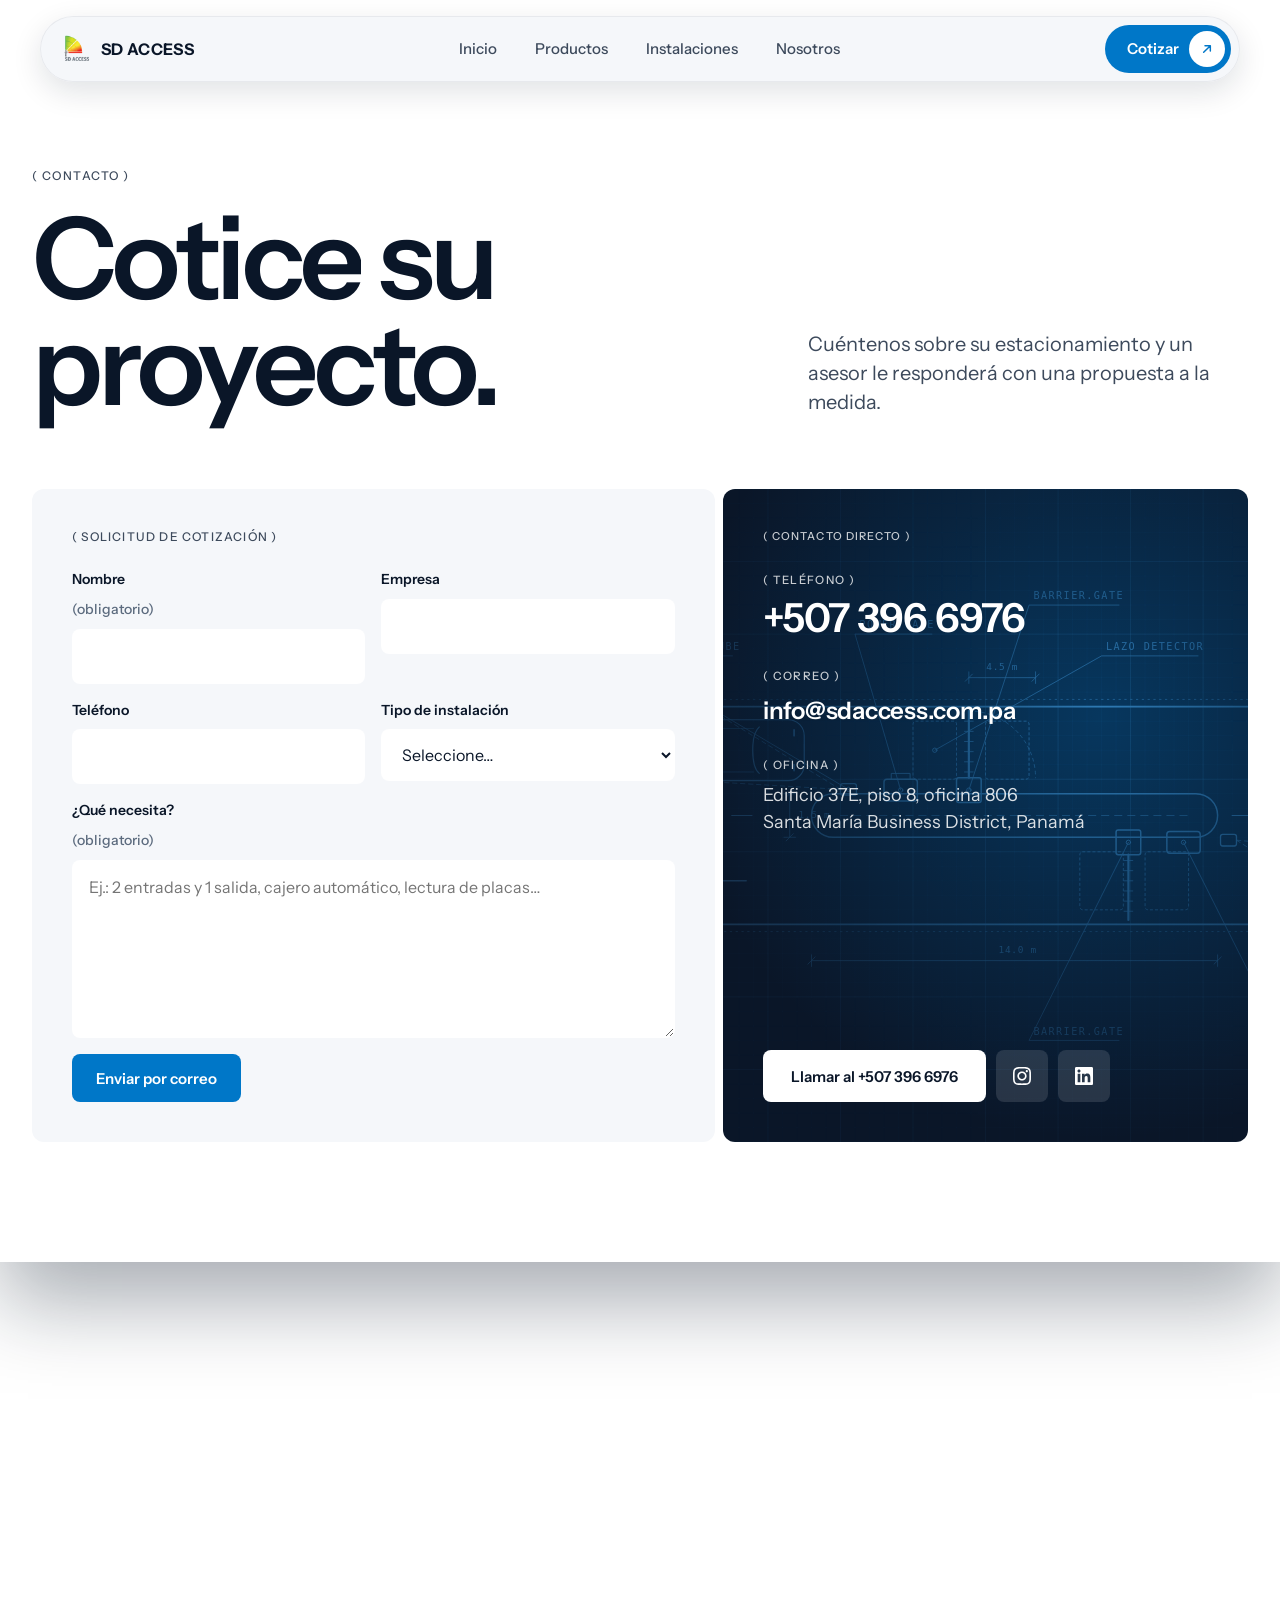
==== contacto.html @ ce486dcc "Initial marketing site extracted from SDAccessWebPage (without support portal)" ====
<!doctype html>
<html lang="es">
<head>
  <meta charset="utf-8">
  <meta name="viewport" content="width=device-width, initial-scale=1">
  <title>Contacto — SD ACCESS</title>
  <meta name="description" content="Cotice su proyecto de estacionamiento con SD ACCESS, partner SKIDATA en Panamá.">
  <meta property="og:type" content="website">
  <meta property="og:title" content="Contacto — SD ACCESS">
  <meta property="og:description" content="Cotice su proyecto de estacionamiento con SD ACCESS, partner SKIDATA en Panamá.">
  <meta property="og:image" content="img/web/Banner-hero.webp">
  <link rel="icon" type="image/png" href="img/favicon.png">
  <link rel="apple-touch-icon" href="img/apple-touch-icon.png">
  <script>document.documentElement.classList.add('js');</script>
  <link rel="preconnect" href="https://fonts.googleapis.com">
  <link rel="preconnect" href="https://fonts.gstatic.com" crossorigin>
  <link rel="stylesheet" href="https://fonts.googleapis.com/css2?family=Instrument+Sans:wght@400;500;600;700&amp;display=swap">
  <link rel="stylesheet" href="css/normalize.css">
  <link rel="stylesheet" href="css/editorial.css">
</head>
<body class="ed" id="top">
  <a href="#contenido" class="ed-skip">Saltar al contenido</a>

  <header class="ed-header">
    <div class="ed-header__inner fade-in" style="--d: 0.5s">
      <div class="ed-bar">
        <a href="index.html" class="ed-logo"><img src="img/web/Logo_SD_Access-400.png" width="32" height="32" alt=""><span>SD ACCESS</span></a>
        <nav class="ed-nav" id="site-nav" aria-label="Principal">
          <a href="index.html">Inicio</a>
          <a href="productos.html">Productos</a>
          <a href="instalaciones.html">Instalaciones</a>
          <a href="nosotros.html">Nosotros</a>
        </nav>
        <a href="contacto.html" class="ed-cta">Cotizar<span class="ed-cta__icon"><svg viewBox="0 0 24 24" fill="none" stroke="currentColor" stroke-width="2.2" stroke-linecap="round" stroke-linejoin="round" aria-hidden="true"><path d="M7 17L17 7M9 7h8v8"/></svg></span></a>
        <button type="button" class="ed-toggle" aria-label="Menú" aria-expanded="false" aria-controls="site-nav"><svg viewBox="0 0 24 24" fill="none" stroke="currentColor" stroke-width="2" stroke-linecap="round" aria-hidden="true"><path d="M4 7h16M4 12h16M4 17h16"/></svg></button>
      </div>
    </div>
  </header>

  <div class="ed-curtain">
    <main id="contenido">
      <section class="ed-page-hero">
        <p class="ed-eyebrow fade-in" style="--d: 0.1s">Contacto</p>
        <div class="ed-page-hero__row">
          <h1><span class="ed-hl"><span class="w hw" style="--i: 0"><span>Cotice</span></span> <span class="w hw" style="--i: 1"><span>su</span></span></span> <span class="ed-hl"><span class="w hw" style="--i: 2"><span>proyecto.</span></span></span></h1>
          <p class="ed-page-hero__lead fade-in" style="--d: 0.55s">Cuéntenos sobre su estacionamiento y un asesor le responderá con una propuesta a la medida.</p>
        </div>
      </section>
      <section class="ed-contact" aria-label="Formulario y datos de contacto">
        <form class="ed-form fade-in" id="cotizacion-form" novalidate style="--d: 0.6s">
          <p class="ed-eyebrow">Solicitud de cotización</p>
          <div class="ed-form__row">
            <label class="ed-field" for="f-nombre">Nombre <em>(obligatorio)</em><input type="text" id="f-nombre" name="nombre" required aria-required="true" autocomplete="name"></label>
            <label class="ed-field" for="f-empresa">Empresa<input type="text" id="f-empresa" name="empresa" autocomplete="organization"></label>
          </div>
          <div class="ed-form__row">
            <label class="ed-field" for="f-telefono">Teléfono<input type="tel" id="f-telefono" name="telefono" autocomplete="tel"></label>
            <label class="ed-field" for="f-tipo">Tipo de instalación
              <select id="f-tipo" name="tipo">
                <option value="">Seleccione…</option>
                <option>Mall / centro comercial</option>
                <option>Aeropuerto</option>
                <option>Oficinas</option>
                <option>Residencial / PH</option>
                <option>Plaza comercial</option>
                <option>Hospital u hotel</option>
                <option>Otro</option>
              </select>
            </label>
          </div>
          <label class="ed-field" for="f-mensaje">¿Qué necesita? <em>(obligatorio)</em><textarea id="f-mensaje" name="mensaje" rows="6" required aria-required="true" placeholder="Ej.: 2 entradas y 1 salida, cajero automático, lectura de placas…"></textarea></label>
          <p class="ed-form__error" id="cotizacion-error" role="alert" hidden>Complete su nombre y lo que necesita.</p>
          <div class="ed-form__actions">
            <button type="submit" class="ed-btn ed-btn--primary js-cotizacion-submit">Enviar por correo</button>
            <a href="#" class="ed-form__alt js-cotizacion-mail" hidden>o envíela por correo</a>
          </div>
        </form>

        <aside class="ed-dark ed-aside fade-in" data-spot style="--d: 0.8s" aria-label="Contacto directo">
          <div class="ed-dark__glow" aria-hidden="true"></div>
          <div>
            <p class="ed-eyebrow">Contacto directo</p>
            <div class="ed-aside__list">
              <div class="ed-aside__item"><p class="ed-eyebrow">Teléfono</p><a href="tel:+5073966976" class="ed-aside__phone tint">+507 396 6976</a></div>
              <div class="ed-aside__item js-whatsapp-item" hidden><p class="ed-eyebrow">WhatsApp</p><a href="#" class="ed-aside__mail js-whatsapp-link" target="_blank" rel="noopener">Escríbanos</a></div>
              <div class="ed-aside__item"><p class="ed-eyebrow">Correo</p><a href="mailto:info@sdaccess.com.pa" class="ed-aside__mail tint">info@sdaccess.com.pa</a></div>
              <div class="ed-aside__item"><p class="ed-eyebrow">Oficina</p><p class="ed-aside__addr tint-soft">Edificio 37E, piso 8, oficina 806<br>Santa María Business District, Panamá</p></div>
            </div>
          </div>
          <div class="ed-aside__links">
            <a href="tel:+5073966976" class="ed-btn ed-btn--lg">Llamar al +507 396 6976</a>
            <div class="ed-social">
              <a href="https://www.instagram.com/sd_access/" target="_blank" rel="noopener" aria-label="Instagram de SD ACCESS"><svg viewBox="0 0 24 24" aria-hidden="true"><path d="M12 2.163c3.204 0 3.584.012 4.85.07 3.252.148 4.771 1.691 4.919 4.919.058 1.265.069 1.645.069 4.849 0 3.205-.012 3.584-.069 4.849-.149 3.225-1.664 4.771-4.919 4.919-1.266.058-1.644.07-4.85.07-3.204 0-3.584-.012-4.849-.07-3.26-.149-4.771-1.699-4.919-4.92-.058-1.265-.07-1.644-.07-4.849 0-3.204.013-3.583.07-4.849.149-3.227 1.664-4.771 4.919-4.919 1.266-.057 1.645-.069 4.849-.069zm0-2.163c-3.259 0-3.667.014-4.947.072-4.358.2-6.78 2.618-6.98 6.98-.059 1.281-.073 1.689-.073 4.948 0 3.259.014 3.668.072 4.948.2 4.358 2.618 6.78 6.98 6.98 1.281.058 1.689.072 4.948.072 3.259 0 3.668-.014 4.948-.072 4.354-.2 6.782-2.618 6.979-6.98.059-1.28.073-1.689.073-4.948 0-3.259-.014-3.667-.072-4.947-.196-4.354-2.617-6.78-6.979-6.98-1.281-.059-1.69-.073-4.949-.073zm0 5.838c-3.403 0-6.162 2.759-6.162 6.162s2.759 6.163 6.162 6.163 6.162-2.759 6.162-6.163c0-3.403-2.759-6.162-6.162-6.162zm0 10.162c-2.209 0-4-1.79-4-4 0-2.209 1.791-4 4-4s4 1.791 4 4c0 2.21-1.791 4-4 4zm6.406-11.845c-.796 0-1.441.645-1.441 1.44s.645 1.44 1.441 1.44c.795 0 1.439-.645 1.439-1.44s-.644-1.44-1.439-1.44z"/></svg></a>
              <a href="https://www.linkedin.com/company/sd-access" target="_blank" rel="noopener" aria-label="LinkedIn de SD ACCESS"><svg viewBox="0 0 24 24" aria-hidden="true"><path d="M20.447 20.452h-3.554v-5.569c0-1.328-.027-3.037-1.852-3.037-1.853 0-2.136 1.445-2.136 2.939v5.667H9.351V9h3.414v1.561h.046c.477-.9 1.637-1.85 3.37-1.85 3.601 0 4.267 2.37 4.267 5.455v6.286zM5.337 7.433c-1.144 0-2.063-.926-2.063-2.065 0-1.138.92-2.063 2.063-2.063 1.14 0 2.064.925 2.064 2.063 0 1.139-.925 2.065-2.064 2.065zm1.782 13.019H3.555V9h3.564v11.452zM22.225 0H1.771C.792 0 0 .774 0 1.729v20.542C0 23.227.792 24 1.771 24h20.451C23.2 24 24 23.227 24 22.271V1.729C24 .774 23.2 0 22.222 0h.003z"/></svg></a>
            </div>
          </div>
        </aside>
      </section>
    </main>
  </div>

  <footer class="ed-footer">
    <div class="ed-footer__grid">
      <div class="ed-footer__brand">
        <a href="index.html" class="ed-footer__logo fx" style="--s: 0"><img src="img/web/Logo_SD_Access-400.png" width="44" height="44" alt="" loading="lazy" decoding="async"><span>SD ACCESS</span></a>
        <p class="ed-footer__about fx" style="--s: 1">Partner SKIDATA en Panamá. Sistemas inteligentes de parking, barreras, cajeros y control de acceso.</p>
      </div>
      <nav aria-label="Páginas">
        <h2 class="fx" style="--s: 2">Páginas</h2>
        <ul>
          <li class="fx" style="--s: 3"><a href="index.html">Inicio</a></li>
          <li class="fx" style="--s: 4"><a href="productos.html">Productos</a></li>
          <li class="fx" style="--s: 5"><a href="instalaciones.html">Instalaciones</a></li>
          <li class="fx" style="--s: 6"><a href="nosotros.html">Nosotros</a></li>
          <li class="fx" style="--s: 7"><a href="contacto.html">Contacto</a></li>
        </ul>
      </nav>
      <nav aria-label="Equipos">
        <h2 class="fx" style="--s: 8">Equipos</h2>
        <ul>
          <li class="fx" style="--s: 9"><a href="productos.html">Entrada y salida</a></li>
          <li class="fx" style="--s: 10"><a href="productos.html">Pago</a></li>
          <li class="fx" style="--s: 11"><a href="productos.html">Peatonal y puertas</a></li>
          <li class="fx" style="--s: 12"><a href="productos.html">Software</a></li>
        </ul>
      </nav>
      <div class="ed-footer__contact">
        <h2 class="fx" style="--s: 15">Contacto</h2>
        <p class="fx" style="--s: 16"><a href="tel:+5073966976">+507 396 6976</a></p>
        <p class="fx" style="--s: 17"><a href="mailto:info@sdaccess.com.pa">info@sdaccess.com.pa</a></p>
        <p class="ed-footer__addr fx" style="--s: 18">Edificio 37E, piso 8, oficina 806<br>Santa María Business District, Panamá</p>
        <div class="ed-social fx" style="--s: 19">
          <a href="https://www.instagram.com/sd_access/" target="_blank" rel="noopener" aria-label="Instagram de SD ACCESS"><svg viewBox="0 0 24 24" aria-hidden="true"><path d="M12 2.163c3.204 0 3.584.012 4.85.07 3.252.148 4.771 1.691 4.919 4.919.058 1.265.069 1.645.069 4.849 0 3.205-.012 3.584-.069 4.849-.149 3.225-1.664 4.771-4.919 4.919-1.266.058-1.644.07-4.85.07-3.204 0-3.584-.012-4.849-.07-3.26-.149-4.771-1.699-4.919-4.92-.058-1.265-.07-1.644-.07-4.849 0-3.204.013-3.583.07-4.849.149-3.227 1.664-4.771 4.919-4.919 1.266-.057 1.645-.069 4.849-.069zm0-2.163c-3.259 0-3.667.014-4.947.072-4.358.2-6.78 2.618-6.98 6.98-.059 1.281-.073 1.689-.073 4.948 0 3.259.014 3.668.072 4.948.2 4.358 2.618 6.78 6.98 6.98 1.281.058 1.689.072 4.948.072 3.259 0 3.668-.014 4.948-.072 4.354-.2 6.782-2.618 6.979-6.98.059-1.28.073-1.689.073-4.948 0-3.259-.014-3.667-.072-4.947-.196-4.354-2.617-6.78-6.979-6.98-1.281-.059-1.69-.073-4.949-.073zm0 5.838c-3.403 0-6.162 2.759-6.162 6.162s2.759 6.163 6.162 6.163 6.162-2.759 6.162-6.163c0-3.403-2.759-6.162-6.162-6.162zm0 10.162c-2.209 0-4-1.79-4-4 0-2.209 1.791-4 4-4s4 1.791 4 4c0 2.21-1.791 4-4 4zm6.406-11.845c-.796 0-1.441.645-1.441 1.44s.645 1.44 1.441 1.44c.795 0 1.439-.645 1.439-1.44s-.644-1.44-1.439-1.44z"/></svg></a>
          <a href="https://www.linkedin.com/company/sd-access" target="_blank" rel="noopener" aria-label="LinkedIn de SD ACCESS"><svg viewBox="0 0 24 24" aria-hidden="true"><path d="M20.447 20.452h-3.554v-5.569c0-1.328-.027-3.037-1.852-3.037-1.853 0-2.136 1.445-2.136 2.939v5.667H9.351V9h3.414v1.561h.046c.477-.9 1.637-1.85 3.37-1.85 3.601 0 4.267 2.37 4.267 5.455v6.286zM5.337 7.433c-1.144 0-2.063-.926-2.063-2.065 0-1.138.92-2.063 2.063-2.063 1.14 0 2.064.925 2.064 2.063 0 1.139-.925 2.065-2.064 2.065zm1.782 13.019H3.555V9h3.564v11.452zM22.225 0H1.771C.792 0 0 .774 0 1.729v20.542C0 23.227.792 24 1.771 24h20.451C23.2 24 24 23.227 24 22.271V1.729C24 .774 23.2 0 22.222 0h.003z"/></svg></a>
        </div>
      </div>
    </div>
    <div class="ed-footer__bar fx" style="--s: 20">
      <span>Partner SKIDATA · Panamá</span>
      <span>© 2026 SD ACCESS S.A. · Panamá</span>
      <a href="#top">Volver arriba <svg viewBox="0 0 24 24" fill="none" stroke="currentColor" stroke-width="2" stroke-linecap="round" stroke-linejoin="round" aria-hidden="true"><path d="M12 19V5M5 12l7-7 7 7"/></svg></a>
    </div>
    <div class="ed-wordmark" aria-hidden="true"><p class="fx fxw" style="--s: 21">SD ACCESS</p></div>
  </footer>

  <script src="js/v2.js"></script>
</body>
</html>
---- css/editorial.css ----
/* SD ACCESS — Sistema de diseño editorial
   Tokens, tipografía, header/footer, botones y patrones de sección.
   Todo el contenido es visible sin JS:
   las animaciones de entrada solo se activan bajo html.js. */

/* ── Tokens ── */
:root {
  --ink: #0a1628;
  --ink-2: #3d4a5c;
  --muted: #5c6b7e;
  --blue: #0077c8;
  --blue-hover: #005fa3;
  --blue-text: #006bb4;
  --sky: #7ec8f7;
  --soft: #f5f7fa;
  --line: #e4e9ef;
  --warm: #e85d04;
  --white: #ffffff;

  --font: 'Instrument Sans', 'Inter', system-ui, -apple-system, 'Segoe UI', sans-serif;

  --gutter: 20px;
  --section-y: 80px;
  --r-sm: 8px;
  --r: 12px;
  --r-lg: 16px;
  --r-xl: 32px;
  --r-pill: 999px;

  --shadow-pop: 0 10px 30px rgba(10, 22, 40, 0.12);
  --ease-out: cubic-bezier(0.16, 1, 0.3, 1);
  --ease-io: cubic-bezier(0.65, 0, 0.35, 1);
  --ease-curtain: cubic-bezier(0.87, 0, 0.13, 1);

  /* retraso de la intro (0s salvo primera visita de la sesión) */
  --intro: 0s;

  /* alturas de las barras fijas, para anclas (scroll-margin) */
  --header-h: 84px;
  --catnav-top: 76px;
  --catnav-h: 64px;
}

@media (min-width: 760px) {
  :root { --gutter: 32px; --section-y: 120px; }
}

html.intro { --intro: 1.9s; }

/* ── Base ── */
*, *::before, *::after { box-sizing: border-box; }

html { scroll-behavior: smooth; }
/* los destinos de ancla quedan por debajo del header fijo */
main [id] { scroll-margin-top: calc(var(--header-h) + 8px); }

body.ed {
  margin: 0;
  font-family: var(--font);
  font-size: 1rem;
  line-height: 1.55;
  color: var(--ink);
  background: var(--white);
  -webkit-font-smoothing: antialiased;
  overflow-x: hidden;
}

:where(body.ed img) { display: block; max-width: 100%; height: auto; }
:where(body.ed a) { color: var(--blue-text); text-decoration: none; }
:where(body.ed a):hover { color: var(--blue-hover); }
body.ed :focus-visible { outline: 2px solid var(--blue); outline-offset: 3px; }
.ed-dark :focus-visible, .ed-footer :focus-visible, .ed-hero :focus-visible { outline-color: #fff; }

.ed-sr-only {
  position: absolute; width: 1px; height: 1px; margin: -1px; padding: 0;
  overflow: hidden; clip: rect(0 0 0 0); white-space: nowrap; border: 0;
}

.ed-skip {
  position: fixed; top: 8px; left: 8px; z-index: 400;
  padding: 10px 16px; background: var(--ink); color: #fff !important;
  border-radius: var(--r-sm); transform: translateY(-200%);
}
.ed-skip:focus { transform: none; }

/* ── Tipografía ── */
.ed-eyebrow {
  margin: 0;
  font-size: 11px; font-weight: 500; line-height: 1.4;
  letter-spacing: 0.1em; text-transform: uppercase;
  color: var(--ink-2);
}
.ed-eyebrow::before { content: '( '; }
.ed-eyebrow::after { content: ' )'; }
.ed-eyebrow--plain::before, .ed-eyebrow--plain::after { content: none; }
.ed-eyebrow--muted { color: var(--muted); }

.ed-h2 {
  margin: 0;
  font-size: clamp(2.25rem, 10.5vw, 2.75rem);
  font-weight: 600; line-height: 0.98; letter-spacing: -0.03em;
}
@media (min-width: 760px) {
  .ed-h2 { font-size: clamp(3rem, 5vw, 4.5rem); line-height: 0.95; }
}

.ed-sec-head {
  display: flex; flex-direction: column; gap: 12px;
  margin-bottom: 28px;
}
@media (min-width: 760px) {
  .ed-sec-head {
    flex-direction: row; flex-wrap: wrap; align-items: flex-end;
    justify-content: space-between; gap: 24px; margin-bottom: 40px;
  }
  .ed-sec-head > .ed-eyebrow { text-align: right; font-size: 12px; }
}

/* Palabras que suben (titulares) */
.w {
  display: inline-block; overflow: hidden; vertical-align: top;
  padding-bottom: 0.12em; margin-bottom: -0.12em;
}
.w > span { display: inline-block; }
.ed-hl { display: inline; }
@media (min-width: 760px) { .ed-hl { display: block; } }

/* ── Botones ── */
.ed-btn {
  display: inline-flex; align-items: center; justify-content: center;
  min-height: 52px; padding: 0 24px;
  font: inherit; font-size: 15px; font-weight: 600; line-height: 1;
  border: 0; border-radius: var(--r-sm); cursor: pointer;
  transition: background 0.2s ease, color 0.2s ease, transform 0.25s var(--ease-out);
}
@media (min-width: 760px) { .ed-btn { min-height: 48px; } }
.ed-btn--primary { color: #fff !important; background: var(--blue); }
.ed-btn--primary:hover { background: var(--blue-hover); }
.ed-btn--soft { color: var(--ink) !important; background: var(--soft); }
.ed-btn--soft:hover { background: var(--line); }
.ed-btn--ghost { color: #fff !important; background: transparent; box-shadow: inset 0 0 0 1px rgba(255, 255, 255, 0.4); }
.ed-btn--ghost:hover { background: rgba(255, 255, 255, 0.1); }
.ed-btn--lg { min-height: 52px; padding: 0 28px; }

.ed-actions { display: flex; flex-direction: column; gap: 10px; }
@media (min-width: 760px) { .ed-actions { flex-direction: row; flex-wrap: wrap; justify-content: center; gap: 12px; } }
.ed-actions--start { justify-content: flex-start; }

/* ── Header ── */
.ed-header {
  position: fixed; top: 10px; left: 10px; right: 10px; z-index: 300;
  display: flex; justify-content: center; pointer-events: none;
}
.ed-header__inner { position: relative; width: 100%; max-width: 1200px; pointer-events: auto; }
.ed-bar {
  display: flex; align-items: center; gap: 8px;
  padding: 6px 6px 6px 14px;
  background: rgba(245, 247, 250, 0.94);
  -webkit-backdrop-filter: blur(14px); backdrop-filter: blur(14px);
  border: 1px solid rgba(10, 22, 40, 0.06);
  border-radius: var(--r-pill); box-shadow: var(--shadow-pop);
}
.ed-logo {
  display: flex; align-items: center; gap: 8px; margin-right: auto;
  color: var(--ink) !important; font-size: 14px; font-weight: 700; letter-spacing: 0.02em;
}
.ed-logo img { width: 28px; height: 28px; object-fit: cover; object-position: top center; }

.ed-cta {
  display: inline-flex; align-items: center; gap: 10px;
  min-height: 44px; padding: 0 6px 0 16px;
  font-size: 15px; font-weight: 600; color: #fff !important;
  background: var(--blue); border-radius: var(--r-pill);
  transition: background 0.2s ease;
}
.ed-cta:hover { background: var(--blue-hover); }
.ed-cta__icon {
  display: flex; align-items: center; justify-content: center;
  width: 32px; height: 32px; border-radius: 50%; background: #fff; color: var(--blue);
}
.ed-cta__icon svg { width: 16px; height: 16px; transition: transform 0.25s var(--ease-out); }
.ed-cta:hover .ed-cta__icon svg { transform: translate(2px, -2px); }

.ed-toggle {
  display: flex; align-items: center; justify-content: center;
  width: 44px; height: 44px; padding: 0;
  color: var(--ink); background: #fff; border: 0; border-radius: 50%;
  box-shadow: 0 2px 8px rgba(10, 22, 40, 0.08); cursor: pointer;
}
.ed-toggle svg { width: 22px; height: 22px; }

/* menú móvil: panel debajo de la píldora */
.ed-nav {
  position: absolute; top: calc(100% + 8px); left: 0; right: 0;
  display: none; flex-direction: column; gap: 2px; padding: 8px;
  background: rgba(255, 255, 255, 0.98);
  -webkit-backdrop-filter: blur(14px); backdrop-filter: blur(14px);
  border: 1px solid rgba(10, 22, 40, 0.06);
  border-radius: 24px; box-shadow: var(--shadow-pop);
}
.ed-nav.is-open { display: flex; }
.ed-nav a {
  position: relative; display: flex; align-items: center;
  min-height: 48px; padding: 0 18px;
  font-size: 16px; font-weight: 500; color: var(--ink-2);
  border-radius: var(--r-pill);
  transition: color 0.2s ease, background 0.2s ease;
}
.ed-nav a:hover { color: var(--ink); background: var(--soft); }
.ed-nav a[aria-current] { color: var(--ink); background: var(--soft); }

@media (min-width: 960px) {
  .ed-header { top: 16px; left: 16px; right: 16px; }
  .ed-bar { gap: 24px; padding: 8px 8px 8px 20px; }
  .ed-logo { margin-right: 0; font-size: 16px; }
  .ed-logo img { width: 32px; height: 32px; }
  .ed-toggle { display: none; }
  .ed-cta { min-height: 48px; padding-left: 22px; }
  .ed-cta__icon { width: 36px; height: 36px; }
  .ed-nav {
    position: static; display: flex; flex: 1; flex-direction: row; flex-wrap: wrap;
    justify-content: center; gap: 2px; padding: 0;
    background: none; border: 0; border-radius: 0; box-shadow: none;
    -webkit-backdrop-filter: none; backdrop-filter: none;
  }
  .ed-nav a { min-height: 44px; font-size: 15px; justify-content: center; }
  .ed-nav a:hover { background: rgba(255, 255, 255, 0.7); }
  .ed-nav a[aria-current] { background: #fff; box-shadow: 0 2px 10px rgba(10, 22, 40, 0.08); }
  .ed-nav a[aria-current]::after {
    content: ''; position: absolute; left: 50%; bottom: 5px;
    width: 5px; height: 5px; margin-left: -2.5px; border-radius: 50%; background: var(--blue);
  }
  /* el orden del DOM es logo, nav, cta, toggle */
  .ed-cta { order: 3; }
}

/* ── Hero ── */
.ed-hero {
  position: relative; overflow: hidden; color: #fff; background: var(--ink);
  height: clamp(600px, 100svh, 720px);
}
.ed-hero__img {
  position: absolute; inset: 0; width: 100%; height: 100%;
  object-fit: cover; object-position: 60% center;
}
.ed-hero__shade {
  position: absolute; inset: 0;
  background: linear-gradient(180deg, rgba(10, 22, 40, 0.4) 0%, rgba(10, 22, 40, 0.1) 30%, rgba(10, 22, 40, 0.85) 100%);
}
.ed-hero__body {
  position: absolute; left: 0; right: 0; bottom: 0;
  display: flex; flex-direction: column; padding: 0 var(--gutter) 16px;
}
.ed-hero__eyebrow {
  margin: 0 0 14px; font-size: 11px; font-weight: 500;
  letter-spacing: 0.12em; text-transform: uppercase; color: rgba(255, 255, 255, 0.85);
}
.ed-hero h1 {
  margin: 0 0 24px;
  font-size: clamp(2rem, 11.8vw, 2.875rem);
  font-weight: 600; line-height: 0.98; letter-spacing: -0.035em;
}
.ed-ref {
  display: flex; align-items: center; gap: 12px; padding: 10px;
  color: #fff !important;
  background: rgba(10, 22, 40, 0.72);
  -webkit-backdrop-filter: blur(12px); backdrop-filter: blur(12px);
  border: 1px solid rgba(255, 255, 255, 0.08); border-radius: var(--r);
  transition: transform 0.3s var(--ease-out);
}
.ed-ref:hover { color: #fff !important; transform: translateY(-3px); }
.ed-ref img { width: 64px; height: 64px; object-fit: cover; border-radius: var(--r-sm); flex: none; }
.ed-ref__text { display: flex; flex-direction: column; gap: 4px; }
.ed-ref__label {
  font-size: 10.5px; font-weight: 500; letter-spacing: 0.1em;
  text-transform: uppercase; color: rgba(255, 255, 255, 0.7);
}
.ed-ref__label::before { content: '( '; }
.ed-ref__label::after { content: ' )'; }
.ed-ref__name { font-size: 15px; font-weight: 500; line-height: 1.3; }

@media (min-width: 760px) {
  .ed-hero { height: clamp(640px, 100svh, 860px); }
  .ed-hero__img { object-position: center; }
  .ed-hero__shade { background: linear-gradient(180deg, rgba(10, 22, 40, 0.35) 0%, rgba(10, 22, 40, 0.1) 35%, rgba(10, 22, 40, 0.75) 100%); }
  .ed-hero__body {
    flex-direction: row; flex-wrap: wrap; align-items: flex-end;
    justify-content: space-between; gap: 32px; padding-bottom: 40px;
  }
  .ed-hero__eyebrow { display: none; }
  .ed-hero h1 { margin: 0; font-size: clamp(3.5rem, 8.6vw, 7.75rem); line-height: 0.93; }
  .ed-ref { width: 340px; align-items: stretch; gap: 16px; padding: 14px; flex-direction: row; }
  .ed-ref img { order: 2; width: 110px; height: 110px; }
  .ed-ref__text { flex: 1; justify-content: space-between; padding: 4px 0; gap: 0; }
  .ed-ref__label { font-size: 11px; }
  .ed-ref__name { font-size: 17px; }
}

/* ── Intro / manifiesto ── */
.ed-lead { padding: 80px var(--gutter) 72px; }
@media (min-width: 760px) { .ed-lead { padding: 128px var(--gutter) 120px; text-align: center; } }
.ed-statement {
  margin: 0 auto; max-width: 900px;
  font-size: clamp(1.75rem, 7.2vw, 1.75rem); font-weight: 600;
  line-height: 1.18; letter-spacing: -0.02em; color: var(--ink);
}
@media (min-width: 760px) { .ed-statement { font-size: clamp(2.25rem, 3.05vw, 2.75rem); line-height: 1.15; } }
.ed-statement .is-hi { color: var(--blue); }
.ed-lead .ed-actions { margin-top: 32px; }
@media (min-width: 760px) { .ed-lead .ed-actions { margin-top: 40px; } }

.ed-partners { margin-top: 56px; }
@media (min-width: 760px) { .ed-partners { margin-top: 72px; } }
.ed-partners .ed-eyebrow { margin-bottom: 20px; color: var(--muted); letter-spacing: 0.12em; }
.ed-partners__logos {
  display: flex; flex-wrap: wrap; align-items: center; gap: 24px 32px;
}
@media (min-width: 760px) { .ed-partners__logos { justify-content: center; gap: 24px 64px; } }
.ed-partners__logos img { width: auto; filter: grayscale(1); opacity: 0.6; }
.ed-partners__logos .logo-skidata { height: 30px; }
.ed-partners__logos .logo-lpr { height: 24px; }
.ed-partners__logos .logo-commend { height: 42px; }
@media (min-width: 760px) {
  .ed-partners__logos .logo-skidata { height: 40px; }
  .ed-partners__logos .logo-lpr { height: 32px; }
  .ed-partners__logos .logo-commend { height: 56px; }
}

/* ── Secciones ── */
.ed-section { padding: 0 var(--gutter) var(--section-y); }
.ed-section--pad { padding-top: var(--section-y); }

/* Proyectos */
.ed-projects { display: grid; grid-template-columns: 1fr; gap: 8px; }
@media (min-width: 760px) { .ed-projects { grid-template-columns: repeat(2, 1fr); } }
.ed-frame {
  position: relative; display: block; aspect-ratio: 4 / 3;
  overflow: hidden; border-radius: var(--r); color: #fff !important; background: var(--ink);
}
.ed-frame img { position: absolute; inset: 0; width: 100%; height: 100%; object-fit: cover; transition: transform 0.9s var(--ease-out); }
.ed-frame:hover img { transform: scale(1.04); }
.ed-frame__tag {
  position: absolute; top: 10px; left: 10px; max-width: calc(100% - 20px);
  display: flex; flex-direction: column; gap: 4px; padding: 10px 12px;
  background: rgba(10, 22, 40, 0.5);
  -webkit-backdrop-filter: blur(12px); backdrop-filter: blur(12px);
  border-radius: var(--r-sm);
}
.ed-frame__name { font-size: 18px; font-weight: 600; line-height: 1; text-transform: uppercase; letter-spacing: -0.01em; }
.ed-frame__meta { font-size: 10px; font-weight: 500; letter-spacing: 0.08em; line-height: 1.3; text-transform: uppercase; color: rgba(255, 255, 255, 0.9); }
@media (min-width: 760px) {
  .ed-frame__tag { top: 16px; left: 16px; flex-direction: row; align-items: flex-start; gap: 12px; padding: 12px 16px; }
  .ed-frame__name { font-size: clamp(1.125rem, 1.8vw, 1.625rem); }
  .ed-frame__meta { font-size: 10.5px; }
}
.ed-frame__meta br { display: none; }
@media (min-width: 760px) { .ed-frame__meta br { display: inline; } .ed-sep { display: none; } }
.ed-more { margin-top: 20px; display: flex; }
.ed-more .ed-btn { width: 100%; }
@media (min-width: 760px) { .ed-more { margin-top: 32px; justify-content: center; } .ed-more .ed-btn { width: auto; } }

/* Sectores: lista + panel */
.ed-sectors { display: flex; flex-direction: column; gap: 12px; }
.ed-sector-list { display: none; flex-direction: column; gap: 6px; }
.ed-pause {
  display: none; align-self: flex-start; align-items: center;
  min-height: 44px; margin-top: 4px; padding: 0 14px;
  font: inherit; font-size: 14px; font-weight: 600; color: var(--ink);
  background: var(--soft); border: 0; border-radius: var(--r-sm); cursor: pointer;
}
.ed-pause:hover { background: var(--line); }
.ed-pause[hidden] { display: none !important; }
.js .ed-sector-list { display: flex; }
.js .ed-pause { display: inline-flex; }
.ed-tab {
  position: relative; overflow: hidden; display: flex; align-items: center; gap: 12px;
  width: 100%; min-height: 56px; padding: 12px 14px; text-align: left;
  font: inherit; color: var(--ink); background: var(--soft);
  border: 1px solid var(--soft); border-radius: 10px; cursor: pointer;
  transition: background 0.25s ease, border-color 0.25s ease;
}
.ed-tab:hover { border-color: var(--line); }
.ed-tab[aria-pressed='true'] { background: #fff; border-color: var(--ink); }
.ed-tab__num { font-size: 11px; font-weight: 500; letter-spacing: 0.1em; color: var(--muted); }
.ed-tab__num::before { content: '( '; }
.ed-tab__num::after { content: ' )'; }
.ed-tab__body { display: flex; flex-direction: column; gap: 2px; }
.ed-tab__name { font-size: 18px; font-weight: 600; letter-spacing: -0.01em; line-height: 1.2; }
.ed-tab__desc { display: none; font-size: 15px; color: var(--ink-2); }
.ed-prog {
  position: absolute; left: 0; right: 0; bottom: 0; height: 3px;
  background: var(--blue); transform-origin: left; transform: scaleX(0);
  animation: prog 6s linear forwards; display: none;
}
.ed-tab[aria-pressed='true'] .ed-prog { display: block; }
.ed-sector-list.is-paused .ed-prog { animation-play-state: paused; }
@keyframes prog { to { transform: scaleX(1); } }

.ed-panels { display: flex; flex-direction: column; gap: 8px; min-width: 0; }
.js .ed-panels { display: block; }
.ed-panel {
  position: relative; height: 420px; overflow: hidden;
  border-radius: var(--r); color: #fff; background: var(--ink);
}
.ed-panel[hidden] { display: none; }
.ed-panel > img { position: absolute; inset: 0; width: 100%; height: 100%; object-fit: cover; }
.ed-panel::after {
  content: ''; position: absolute; inset: 0; pointer-events: none;
  background: linear-gradient(180deg, rgba(10, 22, 40, 0) 30%, rgba(10, 22, 40, 0.88) 100%);
}
.ed-panel__text { position: absolute; z-index: 1; left: 18px; right: 18px; bottom: 18px; }
.ed-panel__kicker {
  margin: 0 0 6px; font-size: 11px; font-weight: 500; letter-spacing: 0.1em;
  text-transform: uppercase; color: rgba(255, 255, 255, 0.85);
}
.ed-panel__kicker::before { content: '( '; }
.ed-panel__kicker::after { content: ' )'; }
.ed-panel__title { margin: 0 0 12px; font-size: 26px; font-weight: 600; line-height: 1.1; letter-spacing: -0.02em; }
.ed-panel__ref { margin: 0; font-size: 11.5px; font-weight: 500; letter-spacing: 0.06em; text-transform: uppercase; color: rgba(255, 255, 255, 0.88); }

@media (min-width: 900px) {
  .ed-sectors { flex-direction: row; align-items: flex-start; gap: 24px; }
  .ed-sector-list { flex: 1 1 360px; gap: 8px; }
  .ed-panels { flex: 1.7 1 560px; }
  .ed-tab { align-items: flex-start; gap: 16px; padding: 20px 20px 22px; border-radius: var(--r); }
  .ed-tab__num { font-size: 12px; padding-top: 6px; }
  .ed-tab__name { font-size: 24px; letter-spacing: -0.015em; }
  .ed-tab__desc { display: block; }
  .ed-pause { margin-top: 8px; }
  .ed-panel { height: 580px; }
  .ed-panel__text { left: 28px; right: 28px; bottom: 28px; }
  .ed-panel__kicker { font-size: 12px; margin-bottom: 8px; }
  .ed-panel__title { font-size: 40px; line-height: 1.05; margin-bottom: 16px; }
  .ed-panel__ref { font-size: 13px; }
}
@media (min-width: 900px) {
  /* en escritorio la lista va a la izquierda aunque el DOM la ponga después */
  .ed-sector-col { flex: 1 1 360px; display: flex; flex-direction: column; }
}
.ed-sector-col { display: flex; flex-direction: column; order: 2; }
.ed-panels { order: 1; }
@media (min-width: 900px) { .ed-sector-col { order: 0; } .ed-panels { order: 0; } }

/* ── Bloques oscuros con retícula ── */
.ed-dark {
  position: relative; isolation: isolate; overflow: hidden;
  color: #fff; background: var(--ink);
}
.ed-dark::before, .ed-dark::after {
  content: ''; position: absolute; inset: 0; z-index: -1; pointer-events: none;
  background: url('../img/web/blueprint.svg') center / cover no-repeat;
}
.ed-dark::before { opacity: 0.2; }
.ed-dark::after {
  opacity: 0.55;
  -webkit-mask-image: radial-gradient(260px circle at var(--mx, 70%) var(--my, 28%), #000 0%, rgba(0, 0, 0, 0.35) 45%, transparent 100%);
  mask-image: radial-gradient(260px circle at var(--mx, 70%) var(--my, 28%), #000 0%, rgba(0, 0, 0, 0.35) 45%, transparent 100%);
}
.ed-dark__glow {
  position: absolute; inset: 0; z-index: -1; pointer-events: none;
  background: radial-gradient(420px circle at var(--mx, 70%) var(--my, 22%), rgba(0, 119, 200, 0.34), rgba(0, 119, 200, 0) 62%);
}
@media (min-width: 760px) {
  .ed-dark__glow { background: radial-gradient(680px circle at var(--mx, 72%) var(--my, 35%), rgba(0, 119, 200, 0.34), rgba(0, 119, 200, 0) 62%); }
  .ed-dark::after { -webkit-mask-image: radial-gradient(340px circle at var(--mx, 72%) var(--my, 35%), #000 0%, rgba(0, 0, 0, 0.35) 45%, transparent 100%); mask-image: radial-gradient(340px circle at var(--mx, 72%) var(--my, 35%), #000 0%, rgba(0, 0, 0, 0.35) 45%, transparent 100%); }
}

/* texto que se tiñe con el cursor (solo punteros finos) */
.tint, .tint-dim { color: #fff; }
.tint-dim { color: rgba(255, 255, 255, 0.58); }
@media (hover: hover) and (pointer: fine) {
  .tint:not(h2), .tint-soft, .tint-dim, h2.tint .w > span {
    -webkit-background-clip: text; background-clip: text; -webkit-text-fill-color: transparent;
  }
  .tint:not(h2), h2.tint .w > span { background-image: radial-gradient(260px circle at var(--hx, -9999px) var(--hy, -9999px), var(--sky) 0%, var(--sky) 35%, #fff 72%); }
  .tint-soft { background-image: radial-gradient(220px circle at var(--hx, -9999px) var(--hy, -9999px), var(--sky) 0%, var(--sky) 35%, rgba(255, 255, 255, 0.85) 72%); }
  .tint-dim { background-image: radial-gradient(260px circle at var(--hx, -9999px) var(--hy, -9999px), var(--sky) 0%, var(--sky) 35%, rgba(255, 255, 255, 0.58) 72%); }
}

.ed-about { margin: 0 6px; padding: 72px 18px; border-radius: 14px; }
@media (min-width: 760px) { .ed-about { margin: 0 8px; padding: 112px var(--gutter); border-radius: var(--r-lg); } }
.ed-about__top { display: flex; flex-direction: column-reverse; gap: 8px; }
.ed-about__top .ed-eyebrow { color: rgba(255, 255, 255, 0.78); }
.ed-about__big {
  margin: 0; max-width: 980px;
  font-size: 2.125rem; font-weight: 600; line-height: 1.08; letter-spacing: -0.03em;
}
@media (min-width: 760px) {
  .ed-about__top { flex-direction: row; flex-wrap: wrap; justify-content: space-between; gap: 48px; }
  .ed-about__big { flex: 1 1 640px; font-size: clamp(2.5rem, 3.9vw, 3.5rem); line-height: 1.05; }
  .ed-about__top .ed-eyebrow { text-align: right; font-size: 12px; }
}
.ed-cols { display: grid; grid-template-columns: 1fr; gap: 0 32px; margin-top: 48px; }
@media (min-width: 760px) { .ed-cols { grid-template-columns: repeat(auto-fit, minmax(260px, 1fr)); margin-top: 80px; } }
.ed-col { padding: 20px 0; border-top: 1px solid rgba(255, 255, 255, 0.16); }
.ed-col .ed-eyebrow { margin-bottom: 8px; color: rgba(255, 255, 255, 0.72); }
.ed-col p:last-child { margin: 0; font-size: 15px; color: rgba(255, 255, 255, 0.85); }
@media (min-width: 760px) { .ed-col { padding: 24px 0; } .ed-col p:last-child { font-size: 16px; } }

/* ── Mapa ── */
.ed-map-card { padding: 20px 12px; background: var(--soft); border-radius: var(--r); }
@media (min-width: 760px) { .ed-map-card { padding: 48px 32px; } }
.ed-map { position: relative; max-width: 1100px; margin: 0 auto; aspect-ratio: 1060 / 496; }
.ed-map__img { display: block; width: 100%; height: 100%; }
.ed-pin {
  position: absolute; width: 18px; height: 18px; margin: -9px 0 0 -9px;
  display: flex; align-items: center; justify-content: center;
  font-size: 9px; font-weight: 700; color: #fff;
  background: var(--ink); border: 2px solid #fff; border-radius: 50%;
}
.ed-pin--hq { background: var(--warm); }
.ed-pin::before {
  content: ''; position: absolute; inset: -7px; border-radius: 50%;
  border: 2px solid var(--blue); opacity: 0; animation: pulse 2.4s ease-out infinite;
}
@keyframes pulse { from { transform: scale(0.5); opacity: 0.9; } to { transform: scale(1.7); opacity: 0; } }
.ed-callout {
  position: absolute; display: none; padding: 10px 14px; white-space: nowrap;
  background: #fff; border: 1px solid var(--line); border-radius: var(--r-sm);
  box-shadow: 0 8px 24px rgba(10, 22, 40, 0.1);
}
.ed-callout strong { display: block; font-size: 15px; font-weight: 600; }
.ed-callout span { display: block; font-size: 12.5px; color: var(--ink-2); }
@media (min-width: 900px) {
  .ed-pin { width: 14px; height: 14px; margin: -7px 0 0 -7px; font-size: 0; }
  .ed-callout { display: block; }
}
.ed-legend { display: flex; flex-wrap: wrap; gap: 8px 20px; margin: 16px 0 0; padding: 0; list-style: none; font-size: 10.5px; font-weight: 500; letter-spacing: 0.08em; text-transform: uppercase; color: var(--ink-2); }
.ed-legend li { display: inline-flex; align-items: center; gap: 6px; }
.ed-legend i { width: 9px; height: 9px; border-radius: 50%; background: var(--blue); }
.ed-legend .hq i { background: var(--warm); }
@media (min-width: 760px) { .ed-legend { justify-content: center; gap: 8px 28px; margin-top: 32px; font-size: 12px; } .ed-legend i { width: 10px; height: 10px; } }

.ed-places { margin: 24px 0 0; padding: 0; list-style: none; }
.ed-place { display: flex; gap: 14px; padding: 18px 0; border-top: 1px solid var(--line); }
.ed-place:last-child { border-bottom: 1px solid var(--line); }
.ed-place__n {
  flex: none; display: flex; align-items: center; justify-content: center;
  width: 24px; height: 24px; font-size: 12px; font-weight: 700; color: #fff;
  background: var(--ink); border-radius: 50%;
}
.ed-place:first-child .ed-place__n { background: var(--warm); }
.ed-place h3 { margin: 0 0 4px; font-size: 16px; font-weight: 600; }
.ed-place p { margin: 0; font-size: 14.5px; color: var(--ink-2); }
@media (min-width: 760px) {
  .ed-places { display: grid; grid-template-columns: repeat(auto-fit, minmax(260px, 1fr)); gap: 0 32px; margin-top: 40px; }
  .ed-place { padding: 20px 0; border-bottom: 0 !important; }
}

/* ── CTA final ── */
.ed-cta-card { margin: 0 auto; max-width: 1120px; padding: 56px 24px; border-radius: 24px; }
@media (min-width: 760px) { .ed-cta-card { padding: 96px 88px; border-radius: var(--r-xl); } }
.ed-cta-card__eyebrow {
  display: flex; align-items: center; gap: 10px; margin: 0 0 24px;
  font-size: 12px; font-weight: 500; letter-spacing: 0.14em; text-transform: uppercase; color: rgba(255, 255, 255, 0.78);
}
.ed-cta-card__eyebrow::before { content: ''; width: 8px; height: 8px; border-radius: 50%; background: var(--blue); }
.ed-cta-card h2 {
  margin: 0; max-width: 820px;
  font-size: clamp(1.75rem, 9vw, 3.5rem); font-weight: 600; line-height: 0.96; letter-spacing: -0.035em;
}
@media (min-width: 760px) { .ed-cta-card h2 { font-size: clamp(4rem, 6vw, 5rem); } }
.ed-cta-card__lead { max-width: 560px; margin: 24px 0 32px; font-size: 18px; line-height: 1.45; color: rgba(255, 255, 255, 0.85); }
@media (min-width: 760px) { .ed-cta-card__lead { margin: 28px 0 36px; font-size: 20px; } }

/* ── Footer ── */
.ed-curtain { position: relative; z-index: 1; background: #fff; }
.ed-footer {
  position: relative; isolation: isolate; overflow: hidden;
  padding: 72px var(--gutter) 0; color: rgba(255, 255, 255, 0.72); background: var(--ink);
}
.ed-footer::before {
  content: ''; position: absolute; inset: 0; z-index: -1; pointer-events: none; opacity: 0.4;
  background: url('../img/web/blueprint.svg') center bottom / cover no-repeat;
  -webkit-mask-image: linear-gradient(to bottom, transparent 0%, transparent 55%, #000 100%);
  mask-image: linear-gradient(to bottom, transparent 0%, transparent 55%, #000 100%);
}
.ed-footer a { color: rgba(255, 255, 255, 0.92); transition: color 0.25s ease, transform 0.25s var(--ease-out), background 0.25s ease; }
.ed-footer__grid { display: grid; grid-template-columns: repeat(2, minmax(0, 1fr)); gap: 40px 24px; }
.ed-footer__brand, .ed-footer__contact { grid-column: 1 / -1; }
.ed-footer__logo { display: inline-flex; align-items: center; gap: 12px; color: #fff !important; font-size: 24px; font-weight: 700; letter-spacing: 0.02em; }
.ed-footer__logo img { width: 44px; height: 44px; object-fit: cover; object-position: top center; }
.ed-footer__about { max-width: 340px; margin: 20px 0 0; font-size: 17px; line-height: 1.6; color: rgba(255, 255, 255, 0.78); }
.ed-footer h2 {
  margin: 0 0 20px; font-size: 11.5px; font-weight: 500; letter-spacing: 0.14em;
  text-transform: uppercase; color: rgba(255, 255, 255, 0.65);
}
.ed-footer h2::before { content: '( '; }
.ed-footer h2::after { content: ' )'; }
.ed-footer ul { margin: 0; padding: 0; list-style: none; display: flex; flex-direction: column; gap: 12px; }
.ed-footer li a, .ed-footer__contact p a { display: inline-block; font-size: 17px; }
.ed-footer li a:hover, .ed-footer li a:focus-visible, .ed-footer__contact p a:hover { color: var(--sky); transform: translateX(4px); }
.ed-footer__contact p { margin: 0 0 10px; }
.ed-footer__addr { margin-top: 14px !important; font-size: 15px; line-height: 1.6; color: rgba(255, 255, 255, 0.75); }
.ed-social { display: flex; gap: 10px; margin-top: 24px; }
.ed-social a {
  display: flex; align-items: center; justify-content: center;
  width: 44px; height: 44px; border-radius: 50%; background: var(--blue);
}
.ed-social a:hover, .ed-social a:focus-visible { background: var(--blue-hover); transform: translateY(-2px); }
.ed-social svg { width: 18px; height: 18px; fill: #fff; }
.ed-footer__bar {
  display: flex; flex-wrap: wrap; align-items: center; justify-content: space-between; gap: 12px 24px;
  margin-top: 56px; padding-top: 20px; border-top: 1px solid rgba(255, 255, 255, 0.12);
  font-size: 11.5px; font-weight: 500; letter-spacing: 0.12em; text-transform: uppercase; color: rgba(255, 255, 255, 0.7);
}
.ed-footer__bar > span:first-child { display: inline-flex; align-items: center; gap: 10px; }
.ed-footer__bar > span:first-child::before { content: ''; width: 8px; height: 8px; border-radius: 50%; background: var(--blue); }
.ed-footer__bar a { display: inline-flex; align-items: center; gap: 8px; min-height: 44px; color: rgba(255, 255, 255, 0.9); }
.ed-footer__bar svg { width: 16px; height: 16px; }
.ed-wordmark { overflow: hidden; margin: 32px calc(var(--gutter) * -1) 0; padding: 0 20px; }
.ed-wordmark p {
  margin: 0; padding-bottom: 0.02em;
  font-size: calc((100vw - 40px) / 5.2); font-weight: 600; line-height: 0.9;
  letter-spacing: -0.05em; white-space: nowrap; text-align: center; color: rgba(255, 255, 255, 0.07);
}
@media (min-width: 760px) {
  .ed-footer { padding-top: 96px; }
  .ed-footer__grid { grid-template-columns: repeat(3, minmax(0, 1fr)); gap: 48px 32px; }
  .ed-footer__brand { grid-column: 1 / -1; }
  .ed-footer__contact { grid-column: auto; }
  .ed-wordmark { margin-top: 40px; }
}
@media (min-width: 1100px) {
  .ed-footer__grid { grid-template-columns: minmax(300px, 1.6fr) repeat(3, minmax(150px, 1fr)); }
  .ed-footer__brand { grid-column: auto; }
}

/* Footer "cortina" en escritorio: se revela bajo el contenido */
@media (min-width: 960px) {
  .ed-curtain { box-shadow: 0 40px 80px rgba(10, 22, 40, 0.35); }
  .ed-footer { position: sticky; bottom: 0; z-index: 0; }
  .ed-footer .fx { transition: opacity 0.6s ease, transform 0.9s var(--ease-out); transition-delay: calc(var(--s, 0) * 35ms); }
  .js .ed-footer.is-out .fx { opacity: 0; transform: translateY(-40px); }
  .js .ed-footer.is-out .fxw { transform: translateY(55%); }
}


/* ══ Páginas interiores ══ */

.ed-page-hero { padding: 120px var(--gutter) 48px; }
@media (min-width: 760px) { .ed-page-hero { padding: 168px var(--gutter) 72px; } }
.ed-page-hero > .ed-eyebrow { margin-bottom: 20px; font-size: 12px; letter-spacing: 0.12em; }
.ed-page-hero__row { display: flex; flex-direction: column; gap: 24px; }
@media (min-width: 760px) { .ed-page-hero__row { flex-direction: row; flex-wrap: wrap; align-items: flex-end; justify-content: space-between; gap: 32px; } }
.ed-page-hero h1 {
  margin: 0; font-size: clamp(2.25rem, 12vw, 3.5rem);
  font-weight: 600; line-height: 0.95; letter-spacing: -0.04em;
}
@media (min-width: 760px) { .ed-page-hero h1 { font-size: clamp(3.5rem, 8.9vw, 8rem); line-height: 0.93; } }
.ed-page-hero__lead { max-width: 440px; margin: 0; font-size: 18px; line-height: 1.45; color: var(--ink-2); }
@media (min-width: 760px) { .ed-page-hero__lead { font-size: 20px; } }

.ed-sec-head__desc { max-width: 380px; margin: 0; font-size: 16px; line-height: 1.6; color: var(--ink-2); }
.ed-sec-head__title .ed-eyebrow { margin-bottom: 12px; font-size: 12px; }
@media (min-width: 760px) { .ed-sec-head__desc { font-size: 17px; } }

/* Catálogo: navegación por categorías */
.ed-catnav-wrap {
  position: sticky; top: var(--catnav-top); z-index: 40;
  display: flex; justify-content: center; padding: 0 12px 8px; pointer-events: none;
}
.ed-catnav {
  display: flex; gap: 4px; max-width: 100%; overflow-x: auto; padding: 5px;
  background: rgba(245, 247, 250, 0.92);
  -webkit-backdrop-filter: blur(12px); backdrop-filter: blur(12px);
  border: 1px solid var(--line); border-radius: var(--r);
  pointer-events: auto; scrollbar-width: none;
}
.ed-catnav::-webkit-scrollbar { display: none; }
.ed-catnav a {
  flex: none; display: inline-flex; align-items: center; gap: 8px;
  min-height: 44px; padding: 0 14px; font-size: 14px; font-weight: 600;
  color: var(--ink) !important; border-radius: var(--r-sm);
  transition: background 0.2s ease, color 0.2s ease;
}
.ed-catnav a span { font-size: 11px; font-weight: 500; color: var(--muted); }
.ed-catnav a:hover { background: #fff; }
.ed-catnav a.is-active { color: #fff !important; background: var(--ink); }
.ed-catnav a.is-active span { color: rgba(255, 255, 255, 0.75); }
@media (min-width: 960px) { :root { --header-h: 100px; --catnav-top: 92px; } .ed-catnav-wrap { padding: 0 16px 8px; } }
/* con la navegación de categorías fija, las secciones del catálogo bajan también esa altura */
main .ed-cat { scroll-margin-top: calc(var(--catnav-top) + var(--catnav-h) + 8px); }

.ed-cat { padding: 64px var(--gutter) 0; }
.ed-cat + .ed-section { padding-top: var(--section-y); }
@media (min-width: 760px) { .ed-cat { padding-top: 112px; } }
.ed-pgrid { display: grid; grid-template-columns: 1fr; gap: 8px; }
@media (min-width: 760px) { .ed-pgrid { grid-template-columns: repeat(2, minmax(0, 1fr)); } }
.ed-pcard {
  position: relative; display: flex; flex-direction: column; overflow: hidden;
  background: var(--soft); border-radius: var(--r);
  transition: background 0.35s ease, box-shadow 0.35s ease, translate 0.45s var(--ease-out);
}
.ed-pcard:hover, .ed-pcard:focus-within { background: #fff; box-shadow: 0 0 0 1px var(--line), 0 24px 48px rgba(10, 22, 40, 0.1); translate: 0 -4px; }
.ed-pcard__img {
  position: relative; height: 280px; display: flex; align-items: center; justify-content: center;
  background: #edf0f4; transition: background 0.35s ease;
}
@media (min-width: 760px) { .ed-pcard__img { height: 400px; } }
.ed-pcard__img::before {
  content: ''; position: absolute; inset: 0; opacity: 0; pointer-events: none; transition: opacity 0.45s ease;
  background-image: linear-gradient(rgba(0, 119, 200, 0.5) 1px, transparent 1px), linear-gradient(90deg, rgba(0, 119, 200, 0.5) 1px, transparent 1px);
  background-size: 40px 40px;
}
.ed-pcard:hover .ed-pcard__img, .ed-pcard:focus-within .ed-pcard__img { background: #fff; }
.ed-pcard:hover .ed-pcard__img::before, .ed-pcard:focus-within .ed-pcard__img::before { opacity: 0.12; }
.ed-pcard__img img {
  position: relative; z-index: 1; width: auto; height: auto; max-height: 220px; max-width: 82%; object-fit: contain;
  transition: scale 0.6s var(--ease-out), translate 0.6s var(--ease-out);
}
@media (min-width: 760px) { .ed-pcard__img img { max-height: 300px; } }
.ed-pcard:hover .ed-pcard__img img { scale: 1.07; translate: 0 -8px; }
.ed-pgo {
  position: absolute; top: 16px; right: 16px; z-index: 2; width: 48px; height: 48px;
  display: flex; align-items: center; justify-content: center;
  color: #fff !important; background: var(--blue); border-radius: 50%;
  opacity: 0; translate: 0 8px;
  transition: opacity 0.3s ease, translate 0.4s var(--ease-out), background 0.2s ease;
}
.ed-pgo svg { width: 18px; height: 18px; }
.ed-pcard:hover .ed-pgo, .ed-pcard:focus-within .ed-pgo { opacity: 1; translate: 0 0; }
.ed-pgo:hover { background: var(--blue-hover); }
@media (hover: none) { .ed-pgo { opacity: 1; translate: 0 0; width: 44px; height: 44px; } }
.ed-pcard__body { padding: 24px 20px 28px; }
@media (min-width: 760px) { .ed-pcard__body { padding: 28px 28px 32px; } }
.ed-pcard__num { margin: 0 0 10px; font-size: 12px; font-weight: 500; letter-spacing: 0.1em; color: var(--muted); transition: color 0.3s ease; }
.ed-pcard__num::before { content: '( '; }
.ed-pcard__num::after { content: ' )'; }
.ed-pcard:hover .ed-pcard__num, .ed-pcard:focus-within .ed-pcard__num { color: var(--blue); }
.ed-pcard h3 { margin: 0 0 8px; font-size: 30px; font-weight: 600; letter-spacing: -0.02em; line-height: 1.05; }
@media (min-width: 760px) { .ed-pcard h3 { font-size: 36px; } }
.ed-pcard__lead { margin: 0 0 20px; font-size: 16px; color: var(--ink-2); }
@media (min-width: 760px) { .ed-pcard__lead { font-size: 17px; } }
.ed-pcard ul { margin: 0; padding: 0; list-style: none; font-size: 15px; }
.ed-pcard li { padding: 12px 0; border-top: 1px solid #dfe4ea; transition: border-color 0.3s ease; }
.ed-pcard:hover li { border-color: #cfe3f3; }

/* Instalaciones: filtros, estado, mosaico destacado */
.ed-inst { padding: 0 var(--gutter) var(--section-y); }
.ed-filters {
  display: flex; flex-wrap: wrap; gap: 8px; margin: 0 0 12px; padding: 16px 0 0;
  border-top: 1px solid var(--line);
}
.ed-filters button {
  display: inline-flex; align-items: center; gap: 8px; min-height: 44px; padding: 0 16px;
  font: inherit; font-size: 14px; font-weight: 600; color: var(--ink);
  background: var(--soft); border: 0; border-radius: var(--r-sm); cursor: pointer;
  transition: background 0.2s ease, color 0.2s ease;
}
.ed-filters button span { font-size: 11px; font-weight: 500; color: var(--muted); }
.ed-filters button span::before { content: '( '; }
.ed-filters button span::after { content: ' )'; }
.ed-filters button:hover { background: var(--line); }
.ed-filters button.is-active { color: #fff; background: var(--ink); }
.ed-filters button.is-active span { color: rgba(255, 255, 255, 0.75); }
.ed-status { margin: 0 0 20px; font-size: 12px; font-weight: 500; letter-spacing: 0.1em; text-transform: uppercase; color: var(--ink-2); }
.ed-proj.is-hidden { display: none; }
.ed-feature { margin-top: var(--section-y); }
.ed-feature__grid { display: grid; grid-template-columns: 1fr; gap: 8px; }
.ed-feature__grid .ed-shot { position: relative; overflow: hidden; border-radius: var(--r); aspect-ratio: 4 / 3; background: var(--ink); }
.ed-feature__grid img { position: absolute; inset: 0; width: 100%; height: 100%; object-fit: cover; }
@media (min-width: 760px) {
  .ed-feature__grid { grid-template-columns: repeat(3, minmax(0, 1fr)); grid-template-rows: repeat(2, 1fr); }
  .ed-feature__grid .ed-shot { aspect-ratio: auto; min-height: 300px; }
  .ed-feature__grid .ed-shot:first-child { grid-row: span 2; }
}

/* Detalle de proyecto (:target) */
.ed-detail { display: none; padding-top: 8px; }
.ed-detail:target { display: block; }
.ed-inst:has(.ed-detail:target) .ed-inst__list { display: none; }
.ed-detail__back { display: inline-flex; align-items: center; min-height: 44px; margin-bottom: 16px; font-size: 15px; font-weight: 600; }
.ed-detail__head { margin-bottom: 24px; }
.ed-detail__head .ed-eyebrow { margin-bottom: 12px; }
.ed-detail__head h2 { margin: 0 0 8px; font-size: clamp(2.25rem, 9vw, 4.5rem); font-weight: 600; line-height: 0.95; letter-spacing: -0.03em; }
.ed-detail__head p { margin: 0; color: var(--ink-2); font-size: 17px; }
.ed-gallery { max-width: 960px; overflow: hidden; border-radius: var(--r); background: var(--ink); }

/* Carrusel: el track es un scroller nativo (swipe, trackpad y flechas) */
.ed-carousel { position: relative; background: #111; }
.ed-carousel__track {
  display: flex; overflow-x: auto; overscroll-behavior-x: contain;
  scroll-snap-type: x mandatory; scroll-behavior: smooth; scrollbar-width: none;
}
.ed-carousel__track::-webkit-scrollbar { display: none; }
.ed-carousel__track:focus-visible { outline-offset: -4px; }
.ed-carousel__count {
  position: absolute; top: 12px; right: 12px; z-index: 2; margin: 0; padding: 4px 12px;
  font-size: 13px; font-weight: 600; font-variant-numeric: tabular-nums;
  color: #fff; background: rgba(10, 22, 40, 0.78); border-radius: var(--r-pill);
}
.ed-carousel.is-single .ed-carousel__btn,
.ed-carousel.is-single .ed-carousel__dots,
.ed-carousel.is-single .ed-carousel__count { display: none; }
.ed-carousel__slide { position: relative; flex: 0 0 100%; scroll-snap-align: start; aspect-ratio: 4 / 3; background: #0f1419; }
.ed-carousel__slide img, .ed-carousel__slide video { width: 100%; height: 100%; object-fit: cover; }
.ed-carousel__slide img[src$='.png'], .ed-carousel__slide img.is-contain { object-fit: contain; padding: 24px; background: var(--soft); }
.ed-carousel__btn {
  position: absolute; top: 50%; z-index: 2; width: 44px; height: 44px; transform: translateY(-50%);
  display: grid; place-items: center; padding: 0; color: var(--ink);
  background: rgba(255, 255, 255, 0.95); border: 0; border-radius: 50%; cursor: pointer;
  box-shadow: 0 2px 12px rgba(10, 22, 40, 0.2);
}
.ed-carousel__btn:hover { background: var(--blue); color: #fff; }
.ed-carousel__btn svg { width: 20px; height: 20px; }
.ed-carousel__btn--prev { left: 12px; }
.ed-carousel__btn--next { right: 12px; }
.ed-carousel__dots { display: flex; justify-content: center; padding: 6px; background: #fff; }
.ed-carousel__dot { display: grid; place-items: center; width: 24px; height: 24px; padding: 0; background: none; border: 0; border-radius: 50%; cursor: pointer; }
.ed-carousel__dot::before { content: ''; width: 7px; height: 7px; border-radius: 50%; background: #b4bfcc; }
.ed-carousel__dot.is-active::before { background: var(--blue); }
.ed-video-toggle {
  position: absolute; left: 12px; bottom: 12px; z-index: 2; display: grid; place-items: center;
  width: 44px; height: 44px; padding: 0; color: #fff;
  background: rgba(10, 22, 40, 0.78); border: 0; border-radius: 50%; cursor: pointer;
}
.ed-video-toggle:hover { background: var(--ink); }
.ed-video-toggle svg { width: 18px; height: 18px; fill: currentColor; }
.ed-video-toggle .icon-play { display: none; }
.ed-video-toggle[aria-pressed='true'] .icon-play { display: block; }
.ed-video-toggle[aria-pressed='true'] .icon-pause { display: none; }
@media (prefers-reduced-motion: reduce) { .ed-carousel__track { scroll-behavior: auto; } }

/* Nosotros */
.ed-banner { padding: 0 8px; }
.ed-banner .ed-shot { position: relative; overflow: hidden; border-radius: var(--r); aspect-ratio: 4 / 3; background: var(--ink); }
.ed-banner img { position: absolute; inset: 0; width: 100%; height: 100%; object-fit: cover; }
@media (min-width: 760px) { .ed-banner .ed-shot { aspect-ratio: 16 / 7; } }
.ed-exp { padding: 72px var(--gutter); }
@media (min-width: 760px) { .ed-exp { padding: 120px var(--gutter); } }
.ed-exp .ed-eyebrow { margin-bottom: 20px; font-size: 12px; }
.ed-bigtext { margin: 0; max-width: 1060px; font-size: clamp(1.875rem, 8vw, 2.25rem); font-weight: 600; line-height: 1.08; letter-spacing: -0.03em; color: var(--ink); }
@media (min-width: 760px) { .ed-bigtext { font-size: clamp(2.75rem, 4.45vw, 4rem); line-height: 1.04; } }
.ed-pillars { display: grid; grid-template-columns: 1fr; gap: 40px 32px; }
@media (min-width: 760px) { .ed-pillars { grid-template-columns: repeat(3, minmax(0, 1fr)); } }
.ed-pillar { padding-top: 28px; border-top: 1px solid var(--ink); }
.ed-pillar .ed-eyebrow { margin-bottom: 16px; font-size: 12px; color: var(--muted); }
.ed-pillar h3 { margin: 0 0 16px; font-size: 32px; font-weight: 600; line-height: 1; letter-spacing: -0.02em; }
@media (min-width: 760px) { .ed-pillar h3 { font-size: 40px; } }
.ed-pillar p { margin: 0 0 12px; font-size: 16px; line-height: 1.6; color: var(--ink-2); }
@media (min-width: 760px) { .ed-pillar p { font-size: 17px; } }
.ed-history { display: grid; grid-template-columns: 1fr; gap: 32px; padding-top: 32px; border-top: 1px solid var(--line); }
@media (min-width: 960px) { .ed-history { grid-template-columns: minmax(280px, 1fr) 1.6fr; gap: 64px; } .ed-history__head { position: sticky; top: 100px; align-self: start; } }
.ed-history__head .ed-eyebrow { margin-bottom: 16px; font-size: 12px; }
.ed-stats { display: grid; grid-template-columns: repeat(auto-fit, minmax(220px, 1fr)); gap: 8px; margin-bottom: 48px; }
.ed-stat { padding: 24px 24px 28px; background: var(--soft); border-radius: var(--r); }
.ed-stat__n { margin: 0 0 12px; font-size: clamp(4rem, 9vw, 7rem); font-weight: 600; line-height: 0.9; letter-spacing: -0.04em; }
.ed-stat__n span { color: var(--blue); }
.ed-stat p:last-child { margin: 0; font-size: 16px; line-height: 1.45; color: var(--ink-2); }
.ed-timeline { margin: 0; padding: 0; list-style: none; }
.ed-tl { position: relative; padding: 0 0 48px 40px; }
.ed-tl:last-child { padding-bottom: 0; }
.ed-tl::before { content: ''; position: absolute; left: 7px; top: 24px; bottom: 0; width: 2px; background: var(--line); }
.ed-tl:last-child::before { display: none; }
.ed-tl__dot { position: absolute; left: 0; top: 4px; width: 16px; height: 16px; background: var(--blue); border-radius: 50%; box-shadow: 0 0 0 4px #fff; }
.ed-tl .ed-eyebrow { margin-bottom: 8px; font-size: 12px; color: var(--muted); }
.ed-tl__big { max-width: 620px; margin: 0 0 12px; font-size: 22px; line-height: 1.4; letter-spacing: -0.01em; }
@media (min-width: 760px) { .ed-tl__big { font-size: 24px; line-height: 1.45; } }
.ed-tl__big strong { font-weight: 600; color: var(--blue-text); }
.ed-tl__txt { max-width: 620px; margin: 0; font-size: 17px; line-height: 1.65; color: var(--ink-2); }
.ed-note { max-width: 620px; margin-top: 24px; padding: 20px 24px; background: var(--soft); border-radius: var(--r); }
.ed-note .ed-eyebrow { margin-bottom: 8px; font-size: 11.5px; letter-spacing: 0.12em; }
.ed-note p:last-child { margin: 0; font-size: 15px; line-height: 1.6; color: var(--ink-2); }
.ed-allies { display: grid; grid-template-columns: repeat(auto-fit, minmax(240px, 1fr)); gap: 8px; margin-top: 32px; }
.ed-ally { position: relative; display: flex; flex-direction: column; justify-content: space-between; gap: 16px; min-height: 200px; padding: 20px 24px; background: var(--soft); border-radius: var(--r); }
.ed-ally .ed-eyebrow { font-size: 12px; color: var(--muted); }
.ed-ally img { width: auto; max-width: 70%; max-height: 72px; object-fit: contain; align-self: center; margin: auto; }
.ed-ally .logo-commend { max-height: 96px; }

/* Contacto */
.ed-contact { display: grid; grid-template-columns: 1fr; gap: 8px; padding: 0 var(--gutter) var(--section-y); }
@media (min-width: 960px) { .ed-contact { grid-template-columns: 1.3fr 1fr; } }
.ed-form { padding: 24px 20px; background: var(--soft); border-radius: var(--r); }
@media (min-width: 760px) { .ed-form { padding: 40px; } }
.ed-form > .ed-eyebrow { margin-bottom: 24px; font-size: 12px; }
.ed-form__row { display: grid; grid-template-columns: 1fr; gap: 16px; margin-bottom: 16px; }
@media (min-width: 600px) { .ed-form__row { grid-template-columns: 1fr 1fr; } }
.ed-field { display: flex; flex-direction: column; gap: 8px; margin-bottom: 0; font-size: 14px; font-weight: 600; color: var(--ink); }
.ed-form > .ed-field { margin-bottom: 16px; }
.ed-field em { font-style: normal; font-weight: 500; color: var(--muted); }
.ed-field input, .ed-field select, .ed-field textarea {
  width: 100%; padding: 14px 16px; font: inherit; font-size: 16px; font-weight: 400; color: var(--ink);
  background: #fff; border: 1px solid transparent; border-radius: var(--r-sm);
  transition: border-color 0.2s ease, box-shadow 0.2s ease;
}
.ed-field textarea { resize: vertical; min-height: 140px; }
.ed-field input:hover, .ed-field select:hover, .ed-field textarea:hover { border-color: #cfd8e3; }
.ed-field input:focus-visible, .ed-field select:focus-visible, .ed-field textarea:focus-visible { outline: 0; border-color: var(--blue); box-shadow: 0 0 0 3px rgba(0, 119, 200, 0.25); }
.ed-field .is-invalid { border-color: #c0392b; background: #fff8f7; }
.ed-form__error { margin: 0 0 16px; padding: 12px 16px; font-size: 14px; font-weight: 500; color: #8a1f12; background: #fdecea; border-radius: var(--r-sm); }
.ed-form__error[hidden] { display: none; }
.ed-form__actions { display: flex; flex-wrap: wrap; align-items: center; gap: 16px 20px; margin-top: 8px; }
.ed-form__alt { font-size: 14px; font-weight: 600; }
.ed-form__alt[hidden] { display: none; }
.ed-aside { padding: 32px 24px; border-radius: var(--r); display: flex; flex-direction: column; justify-content: space-between; gap: 40px; }
@media (min-width: 760px) { .ed-aside { padding: 40px; } }
.ed-aside .ed-eyebrow { color: rgba(255, 255, 255, 0.78); }
.ed-aside__list { display: flex; flex-direction: column; gap: 28px; margin-top: 28px; }
.ed-aside__item .ed-eyebrow { margin-bottom: 8px; font-size: 11.5px; letter-spacing: 0.12em; }
.ed-aside__item > a, .ed-aside__item > p:not(.ed-eyebrow) { display: inline-block; margin: 0; color: #fff; }
.ed-aside__item > .ed-eyebrow { display: block; }
.ed-aside__phone { font-size: clamp(1.75rem, 5vw, 2.5rem); font-weight: 600; letter-spacing: -0.02em; line-height: 1.1; }
.ed-aside__mail { font-size: clamp(1.1rem, 4vw, 1.5rem); font-weight: 600; letter-spacing: -0.01em; word-break: break-word; }
.ed-aside__addr { font-size: 18px; line-height: 1.5; }
.ed-aside__links { display: flex; flex-wrap: wrap; gap: 10px; }
.ed-aside__links .ed-btn { color: var(--ink) !important; background: #fff; }
.ed-aside__links .ed-btn:hover { background: var(--soft); }
.ed-aside .ed-social { margin-top: 0; }
.ed-aside .ed-social a { width: 52px; height: 52px; background: rgba(255, 255, 255, 0.12); border-radius: var(--r-sm); }
.ed-aside .ed-social a:hover { background: var(--blue); }

/* WhatsApp flotante (solo si hay número configurado en v2.js) */
.ed-wa-float {
  position: fixed; right: 20px; bottom: 20px; z-index: 250;
  display: inline-flex; align-items: center; gap: 8px; min-height: 48px; padding: 0 18px 0 14px;
  font-size: 15px; font-weight: 600; color: #fff !important; background: #1a7f43;
  border-radius: var(--r-pill); box-shadow: 0 8px 24px rgba(26, 127, 67, 0.35);
  transition: transform 0.3s var(--ease-out), background 0.2s ease;
}
.ed-wa-float:hover { background: #146636; transform: translateY(-2px); }
.ed-wa-float svg { width: 22px; height: 22px; flex-shrink: 0; }
@media (max-width: 560px) { .ed-wa-float { padding: 0 13px; } .ed-wa-float span { display: none; } }
@media print { .ed-wa-float { display: none; } }

/* ── Movimiento (solo con JS; sin JS todo se ve) ── */
@property --pct { syntax: '<integer>'; inherits: false; initial-value: 0; }

.ed-loader { display: none; }
html.intro .ed-loader {
  position: fixed; inset: 0; z-index: 500; display: flex; flex-direction: column;
  justify-content: space-between; padding: 24px 20px;
  color: #fff; background: var(--ink); pointer-events: none;
  clip-path: inset(0 0 0 0);
  animation: ldOut 0.8s var(--ease-curtain) 1.1s forwards;
}
.ed-loader__brand { display: flex; align-items: center; gap: 10px; font-size: 15px; font-weight: 700; letter-spacing: 0.02em; }
.ed-loader__brand img { width: 30px; height: 30px; object-fit: cover; object-position: top center; }
.ed-loader__num { font-size: clamp(5rem, 22vw, 12.5rem); font-weight: 600; line-height: 0.9; letter-spacing: -0.05em; counter-reset: p var(--pct); animation: ldCount 1.0s var(--ease-io) 0.1s forwards; }
.ed-loader__num::after { content: counter(p) '%'; }
.ed-loader__meta { margin: 20px 0 12px; font-size: 11px; font-weight: 500; letter-spacing: 0.12em; text-transform: uppercase; color: rgba(255, 255, 255, 0.75); }
.ed-loader__track { height: 2px; background: rgba(255, 255, 255, 0.14); }
.ed-loader__bar { height: 2px; background: var(--blue); transform-origin: left; transform: scaleX(0); animation: ldBar 1.0s var(--ease-io) 0.1s forwards; }
@media (min-width: 760px) { html.intro .ed-loader { padding: 32px 40px; } }
@keyframes ldCount { to { --pct: 100; } }
@keyframes ldBar { to { transform: scaleX(1); } }
@keyframes ldOut { to { clip-path: inset(0 0 100% 0); visibility: hidden; } }

@keyframes wUp { from { transform: translateY(118%); } to { transform: none; } }
@keyframes fadeIn { from { opacity: 0; transform: translateY(16px); } to { opacity: 1; transform: none; } }
@keyframes fu { from { opacity: 0; transform: translateY(32px); } to { opacity: 1; transform: none; } }
@keyframes imgZoom { from { transform: scale(1.3); } to { transform: scale(1); } }
@keyframes frameOpen { from { clip-path: inset(12% 12% 12% 12% round 40px); } to { clip-path: inset(0 0 0 0 round 12px); } }
@keyframes widen { from { clip-path: inset(0 4% 0 4% round 40px); } to { clip-path: inset(0 0 0 0 round 14px); } }
@keyframes widenCard { from { clip-path: inset(0 6% 0 6% round 48px); } to { clip-path: inset(0 0 0 0 round 24px); } }
@keyframes mapIn { from { opacity: 0; transform: scale(0.92); } to { opacity: 1; transform: none; } }
@keyframes fill { from { color: #c7ced7; } }
@keyframes panelIn { from { clip-path: inset(8% 8% 8% 8% round 28px); } to { clip-path: inset(0 0 0 0 round 12px); } }
@keyframes textIn { from { opacity: 0; transform: translateY(16px); } to { opacity: 1; transform: none; } }

/* entrada del hero: arranca al terminar la intro */
.hw > span { animation: wUp 1.2s var(--ease-out) both; animation-delay: calc(var(--intro) + 0.1s + var(--i) * 0.05s); }
.fade-in { animation: fadeIn 0.9s var(--ease-out) both; animation-delay: calc(var(--intro) + var(--d, 0.4s)); }

/* entradas al hacer scroll: pausadas hasta que JS añade .in */
.js .fu { animation: fu 1s var(--ease-out) both; }
.js .frame { animation: frameOpen 1.3s var(--ease-curtain) both; }
.js .frame > img { animation: imgZoom 1.8s var(--ease-out) both; }
.js .sw > span { animation: wUp 1.1s var(--ease-out) both; animation-delay: calc(var(--i) * 70ms); }
.js .widen { animation: widen 1.2s var(--ease-io) both; }
.js .widenc { animation: widenCard 1.2s var(--ease-io) both; }
.js .mapin { animation: mapIn 1s var(--ease-out) both; }
.js .st .fw { animation: fill 0.6s ease both; animation-delay: calc(var(--i) * 60ms); }
.js .fu:not(.in), .js .frame:not(.in), .js .frame:not(.in) > img, .js .sw:not(.in) > span,
.js .widen:not(.in), .js .widenc:not(.in), .js .mapin:not(.in), .js .st:not(.in) .fw { animation-play-state: paused; }
.panel-in { animation: panelIn 1.1s var(--ease-curtain) both; }
.panel-in > img { animation: imgZoom 1.5s var(--ease-out) both; }
.panel-in .ed-panel__text { animation: textIn 0.8s var(--ease-out) 0.35s both; }

@media (prefers-reduced-motion: reduce) {
  html { scroll-behavior: auto; }
  *, *::before, *::after { animation: none !important; transition: none !important; }
  .ed-loader { display: none !important; }
  .ed-prog { display: none !important; }
  .ed-pin::before { opacity: 0; }
}
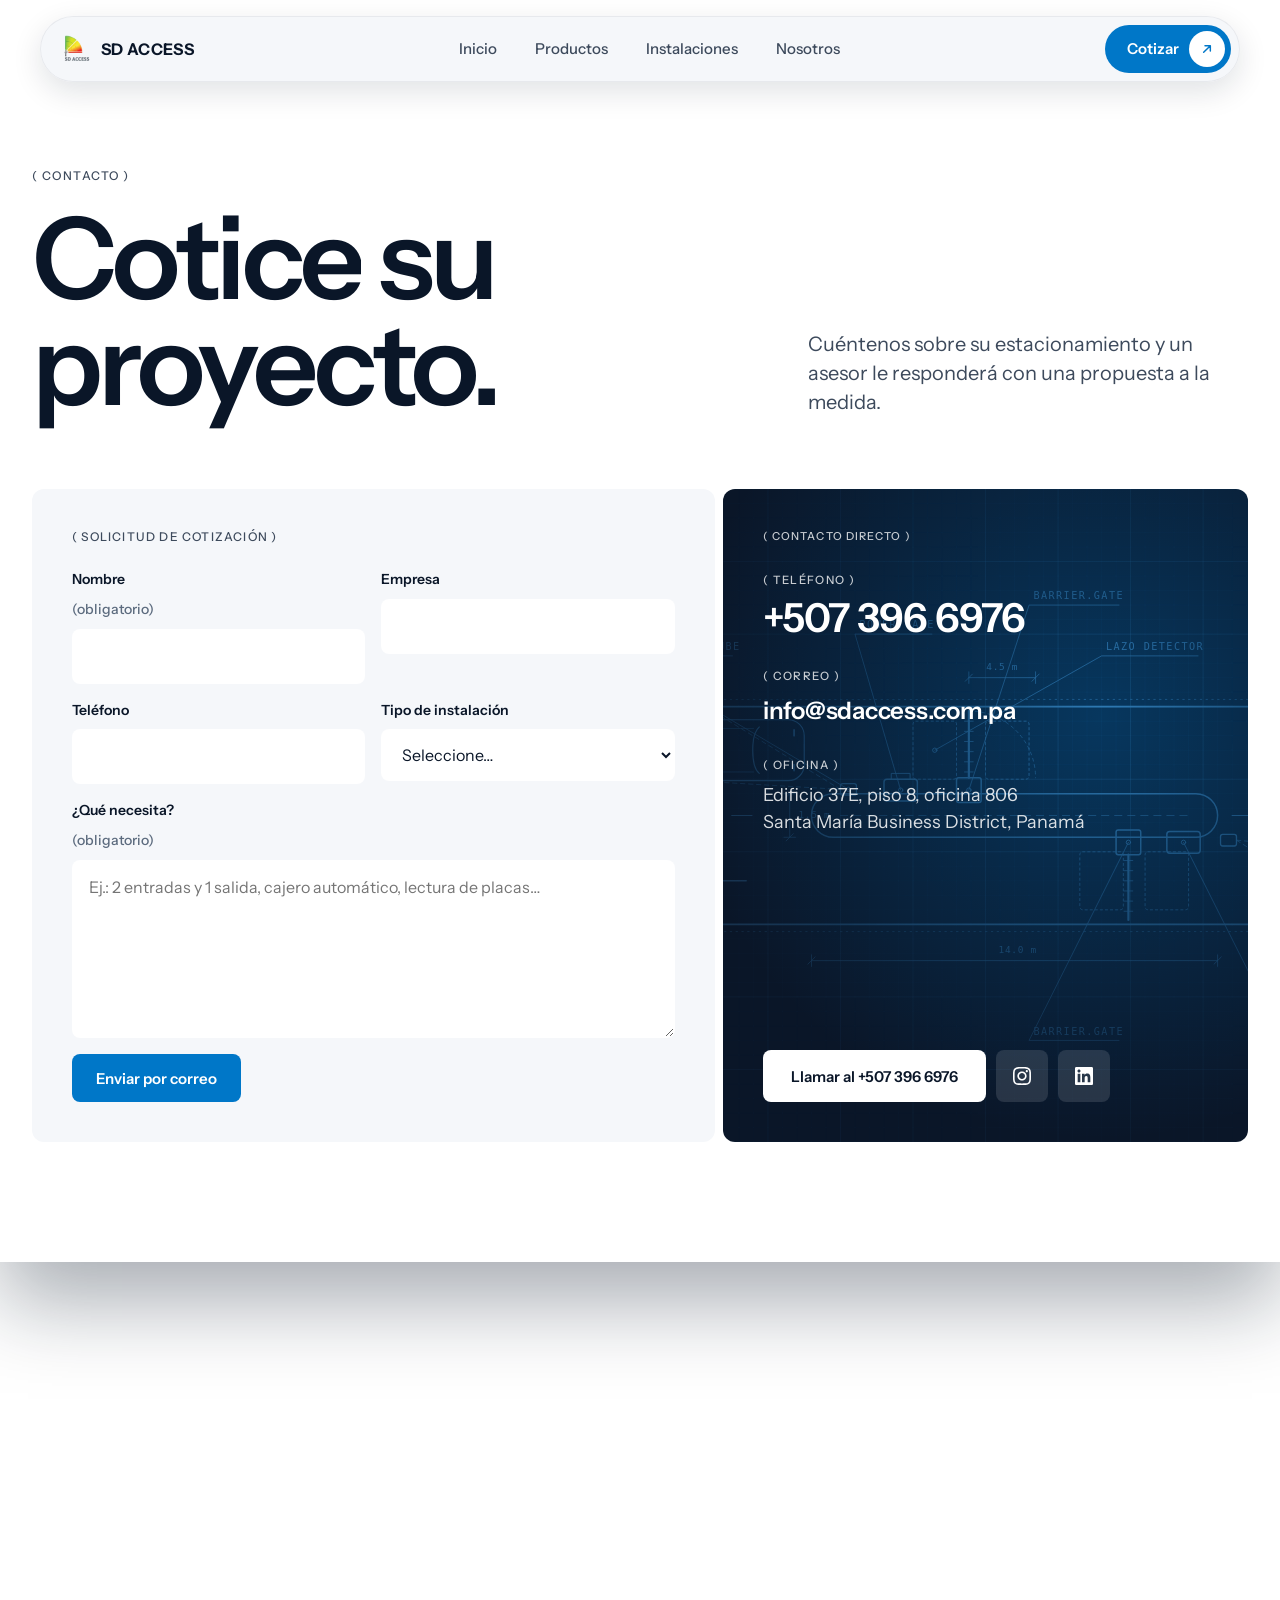
==== commit e0bebd9b: "Cut page weight: WebP for leftover PNG/JPGs, small hero thumb and logo, load project videos only whe" ====
--- a/contacto.html
+++ b/contacto.html
@@ -24,7 +24,7 @@
   <header class="ed-header">
     <div class="ed-header__inner fade-in" style="--d: 0.5s">
       <div class="ed-bar">
-        <a href="index.html" class="ed-logo"><img src="img/web/Logo_SD_Access-400.png" width="32" height="32" alt=""><span>SD ACCESS</span></a>
+        <a href="index.html" class="ed-logo"><img src="img/web/Logo_SD_Access-96.webp" width="32" height="32" alt=""><span>SD ACCESS</span></a>
         <nav class="ed-nav" id="site-nav" aria-label="Principal">
           <a href="index.html">Inicio</a>
           <a href="productos.html">Productos</a>
@@ -102,7 +102,7 @@
   <footer class="ed-footer">
     <div class="ed-footer__grid">
       <div class="ed-footer__brand">
-        <a href="index.html" class="ed-footer__logo fx" style="--s: 0"><img src="img/web/Logo_SD_Access-400.png" width="44" height="44" alt="" loading="lazy" decoding="async"><span>SD ACCESS</span></a>
+        <a href="index.html" class="ed-footer__logo fx" style="--s: 0"><img src="img/web/Logo_SD_Access-96.webp" width="44" height="44" alt="" loading="lazy" decoding="async"><span>SD ACCESS</span></a>
         <p class="ed-footer__about fx" style="--s: 1">Partner SKIDATA en Panamá. Sistemas inteligentes de parking, barreras, cajeros y control de acceso.</p>
       </div>
       <nav aria-label="Páginas">
